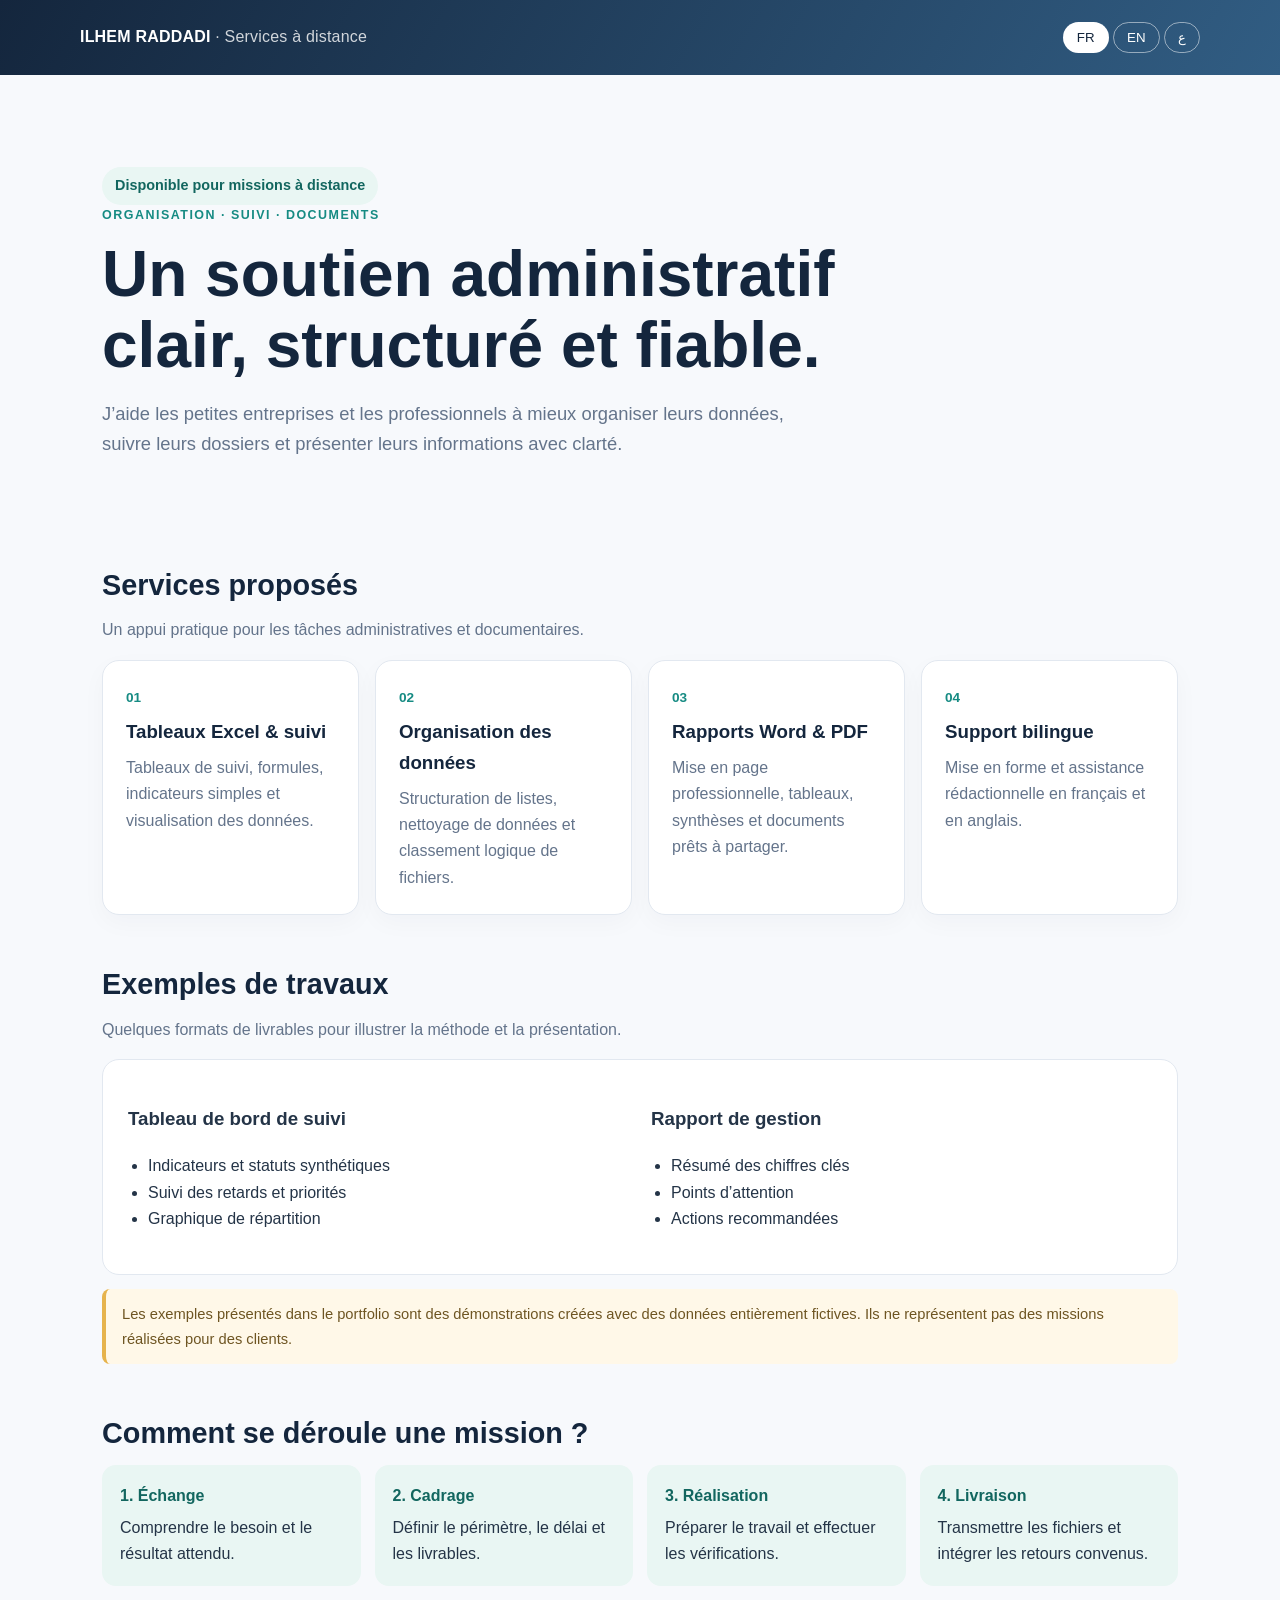
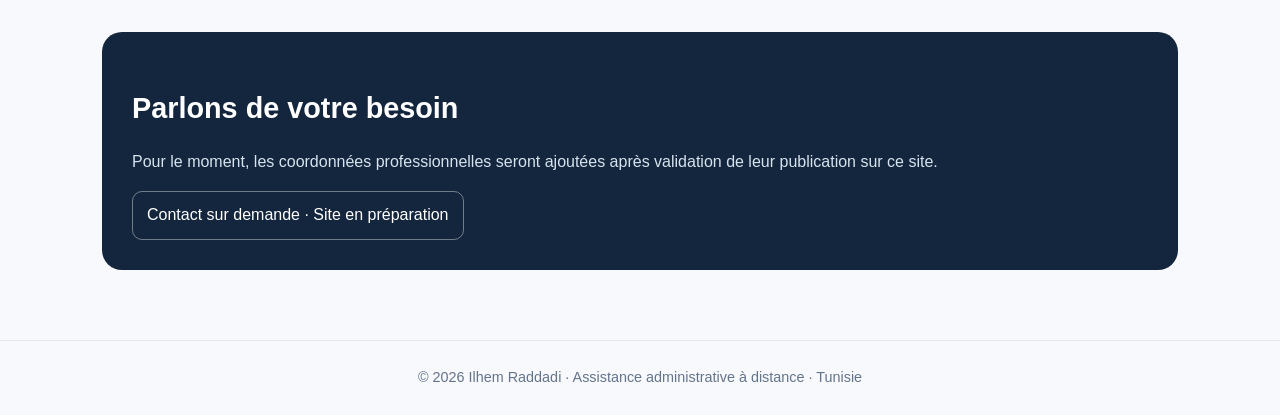
==== freelance/index.html @ 6c31c8af "Add bilingual freelance services website draft" ====
<!doctype html>
<html lang="fr">
<head>
<meta charset="utf-8">
<meta name="viewport" content="width=device-width,initial-scale=1">
<meta name="description" content="Assistance administrative à distance : tableaux Excel, suivi de dossiers, organisation de données et rapports Word/PDF.">
<title>Ilhem Raddadi | Assistance administrative à distance</title>
<style>
:root{--navy:#14263d;--blue:#315d83;--teal:#168b83;--mint:#e9f6f3;--ink:#243447;--muted:#64748b;--paper:#f7f9fc;--line:#e2e8f0}
*{box-sizing:border-box}body{margin:0;font-family:Inter,Arial,sans-serif;color:var(--ink);background:var(--paper);line-height:1.65}
header{background:linear-gradient(120deg,#14263d,#315d83);color:#fff;padding:22px max(6vw,22px)}
nav{max-width:1120px;margin:auto;display:flex;justify-content:space-between;align-items:center;gap:18px}.brand{font-weight:800;letter-spacing:.2px}.lang button{border:1px solid #ffffff80;background:transparent;color:white;border-radius:20px;padding:7px 13px;cursor:pointer}.lang button.active{background:white;color:var(--navy)}
main{max-width:1120px;margin:auto;padding:42px 22px 70px}.hero{padding:50px 0 38px;max-width:800px}.eyebrow{color:var(--teal);font-weight:800;text-transform:uppercase;letter-spacing:1.5px;font-size:.78rem}.hero h1{font-size:clamp(2.2rem,5vw,4rem);line-height:1.1;color:var(--navy);margin:14px 0}.hero p{font-size:1.15rem;color:var(--muted);max-width:700px}.pill{display:inline-block;background:var(--mint);color:#12665f;padding:7px 13px;border-radius:30px;font-size:.9rem;font-weight:700}
section{margin-top:46px}h2{color:var(--navy);font-size:1.8rem;margin-bottom:8px}.intro{color:var(--muted);margin-top:0}.grid{display:grid;grid-template-columns:repeat(auto-fit,minmax(225px,1fr));gap:16px}.card{background:white;border:1px solid var(--line);border-radius:17px;padding:23px;box-shadow:0 8px 24px #14263d08}.card .num{color:var(--teal);font-weight:800;font-size:.85rem}.card h3{color:var(--navy);margin:7px 0}.card p{color:var(--muted);margin:0}.sample{background:white;border:1px solid var(--line);border-radius:17px;padding:25px;display:grid;grid-template-columns:1fr 1fr;gap:22px}.sample ul{padding-left:20px}.note{background:#fff8e8;border-left:4px solid #e6b34c;padding:13px 16px;border-radius:8px;color:#6e5522;font-size:.92rem}
.steps{display:grid;grid-template-columns:repeat(auto-fit,minmax(190px,1fr));gap:14px}.step{padding:18px;background:var(--mint);border-radius:14px}.step strong{display:block;color:#12665f;margin-bottom:5px}
.contact{background:var(--navy);color:white;border-radius:20px;padding:30px}.contact h2{color:white}.contact p{color:#d7e3ee}.contact .pending{display:inline-block;border:1px solid #ffffff65;border-radius:10px;padding:10px 14px}
footer{text-align:center;color:var(--muted);padding:25px;border-top:1px solid var(--line);font-size:.9rem}
[dir=rtl]{text-align:right}[dir=rtl] .note{border-left:0;border-right:4px solid #e6b34c}[dir=rtl] .sample ul{padding-right:20px;padding-left:0}
@media(max-width:650px){.sample{grid-template-columns:1fr}.hero{padding-top:35px}}
</style>
</head>
<body>
<header><nav><div class="brand">ILHEM RADDADI <span style="font-weight:400;opacity:.8">· Services à distance</span></div><div class="lang"><button id="fr" class="active" type="button">FR</button> <button id="en" type="button">EN</button> <button id="ar" type="button">ع</button></div></nav></header>
<main id="page" lang="fr">
<div class="hero"><span class="pill" data-i="tag">Disponible pour missions à distance</span><div class="eyebrow" data-i="eyebrow">Organisation · Suivi · Documents</div><h1 data-i="title">Un soutien administratif clair, structuré et fiable.</h1><p data-i="lead">J’aide les petites entreprises et les professionnels à mieux organiser leurs données, suivre leurs dossiers et présenter leurs informations avec clarté.</p></div>
<section><h2 data-i="servicesTitle">Services proposés</h2><p class="intro" data-i="servicesIntro">Un appui pratique pour les tâches administratives et documentaires.</p><div class="grid">
<article class="card"><span class="num">01</span><h3 data-i="s1">Tableaux Excel & suivi</h3><p data-i="d1">Tableaux de suivi, formules, indicateurs simples et visualisation des données.</p></article>
<article class="card"><span class="num">02</span><h3 data-i="s2">Organisation des données</h3><p data-i="d2">Structuration de listes, nettoyage de données et classement logique de fichiers.</p></article>
<article class="card"><span class="num">03</span><h3 data-i="s3">Rapports Word & PDF</h3><p data-i="d3">Mise en page professionnelle, tableaux, synthèses et documents prêts à partager.</p></article>
<article class="card"><span class="num">04</span><h3 data-i="s4">Support bilingue</h3><p data-i="d4">Mise en forme et assistance rédactionnelle en français et en anglais.</p></article>
</div></section>
<section><h2 data-i="portfolioTitle">Exemples de travaux</h2><p class="intro" data-i="portfolioIntro">Quelques formats de livrables pour illustrer la méthode et la présentation.</p><div class="sample"><div><h3 data-i="sample1">Tableau de bord de suivi</h3><ul><li data-i="sample1a">Indicateurs et statuts synthétiques</li><li data-i="sample1b">Suivi des retards et priorités</li><li data-i="sample1c">Graphique de répartition</li></ul></div><div><h3 data-i="sample2">Rapport de gestion</h3><ul><li data-i="sample2a">Résumé des chiffres clés</li><li data-i="sample2b">Points d’attention</li><li data-i="sample2c">Actions recommandées</li></ul></div></div><p class="note" data-i="fiction">Les exemples présentés dans le portfolio sont des démonstrations créées avec des données entièrement fictives. Ils ne représentent pas des missions réalisées pour des clients.</p></section>
<section><h2 data-i="processTitle">Comment se déroule une mission ?</h2><div class="steps"><div class="step"><strong data-i="p1">1. Échange</strong><span data-i="p1d">Comprendre le besoin et le résultat attendu.</span></div><div class="step"><strong data-i="p2">2. Cadrage</strong><span data-i="p2d">Définir le périmètre, le délai et les livrables.</span></div><div class="step"><strong data-i="p3">3. Réalisation</strong><span data-i="p3d">Préparer le travail et effectuer les vérifications.</span></div><div class="step"><strong data-i="p4">4. Livraison</strong><span data-i="p4d">Transmettre les fichiers et intégrer les retours convenus.</span></div></div></section>
<section class="contact"><h2 data-i="contactTitle">Parlons de votre besoin</h2><p data-i="contactText">Pour le moment, les coordonnées professionnelles seront ajoutées après validation de leur publication sur ce site.</p><span class="pending" data-i="contactPending">Contact sur demande · Site en préparation</span></section>
</main>
<footer>© <span id="year">2026</span> Ilhem Raddadi · <span data-i="footer">Assistance administrative à distance · Tunisie</span></footer>
<script>
const T={
fr:{tag:"Disponible pour missions à distance",eyebrow:"Organisation · Suivi · Documents",title:"Un soutien administratif clair, structuré et fiable.",lead:"J’aide les petites entreprises et les professionnels à mieux organiser leurs données, suivre leurs dossiers et présenter leurs informations avec clarté.",servicesTitle:"Services proposés",servicesIntro:"Un appui pratique pour les tâches administratives et documentaires.",s1:"Tableaux Excel & suivi",d1:"Tableaux de suivi, formules, indicateurs simples et visualisation des données.",s2:"Organisation des données",d2:"Structuration de listes, nettoyage de données et classement logique de fichiers.",s3:"Rapports Word & PDF",d3:"Mise en page professionnelle, tableaux, synthèses et documents prêts à partager.",s4:"Support bilingue",d4:"Mise en forme et assistance rédactionnelle en français et en anglais.",portfolioTitle:"Exemples de travaux",portfolioIntro:"Quelques formats de livrables pour illustrer la méthode et la présentation.",sample1:"Tableau de bord de suivi",sample1a:"Indicateurs et statuts synthétiques",sample1b:"Suivi des retards et priorités",sample1c:"Graphique de répartition",sample2:"Rapport de gestion",sample2a:"Résumé des chiffres clés",sample2b:"Points d’attention",sample2c:"Actions recommandées",fiction:"Les exemples présentés dans le portfolio sont des démonstrations créées avec des données entièrement fictives. Ils ne représentent pas des missions réalisées pour des clients.",processTitle:"Comment se déroule une mission ?",p1:"1. Échange",p1d:"Comprendre le besoin et le résultat attendu.",p2:"2. Cadrage",p2d:"Définir le périmètre, le délai et les livrables.",p3:"3. Réalisation",p3d:"Préparer le travail et effectuer les vérifications.",p4:"4. Livraison",p4d:"Transmettre les fichiers et intégrer les retours convenus.",contactTitle:"Parlons de votre besoin",contactText:"Pour le moment, les coordonnées professionnelles seront ajoutées après validation de leur publication sur ce site.",contactPending:"Contact sur demande · Site en préparation",footer:"Assistance administrative à distance · Tunisie"},
en:{tag:"Available for remote assignments",eyebrow:"Organisation · Tracking · Documents",title:"Clear, structured and reliable administrative support.",lead:"I help small businesses and professionals organise data, track tasks and present information clearly.",servicesTitle:"Services",servicesIntro:"Practical support for administrative and document-related tasks.",s1:"Excel spreadsheets & tracking",d1:"Tracking sheets, formulas, simple indicators and data visualisation.",s2:"Data organisation",d2:"Structured lists, data cleaning and logical file organisation.",s3:"Word & PDF reports",d3:"Professional formatting, tables, summaries and share-ready documents.",s4:"Bilingual support",d4:"Document formatting and writing assistance in French and English.",portfolioTitle:"Work samples",portfolioIntro:"Examples of deliverable formats demonstrating workflow and presentation.",sample1:"Tracking dashboard",sample1a:"Summary indicators and statuses",sample1b:"Overdue items and priorities",sample1c:"Status breakdown chart",sample2:"Management report",sample2a:"Key figures summary",sample2b:"Points requiring attention",sample2c:"Suggested actions",fiction:"Portfolio examples are demonstrations built entirely with fictional data. They are not presented as paid client projects.",processTitle:"How does a project work?",p1:"1. Discussion",p1d:"Understand the need and expected result.",p2:"2. Scope",p2d:"Agree on scope, deadline and deliverables.",p3:"3. Delivery work",p3d:"Prepare the work and run checks.",p4:"4. Handover",p4d:"Deliver files and incorporate agreed feedback.",contactTitle:"Let's discuss your needs",contactText:"Professional contact details will be added after approval to publish them on this website.",contactPending:"Contact on request · Website in preparation",footer:"Remote administrative support · Tunisia"},
ar:{tag:"متاحة لإنجاز مهام عن بُعد",eyebrow:"تنظيم · متابعة · وثائق",title:"مساندة إدارية واضحة ومنظمة وموثوقة.",lead:"أساعد المؤسسات الصغيرة والمهنيين على تنظيم البيانات ومتابعة الملفات وعرض المعلومات بطريقة واضحة.",servicesTitle:"الخدمات",servicesIntro:"مساندة عملية في المهام الإدارية والوثائقية.",s1:"جداول Excel والمتابعة",d1:"جداول متابعة وصيغ حسابية ومؤشرات مبسطة وعرض للبيانات.",s2:"تنظيم البيانات",d2:"ترتيب القوائم وتنظيف البيانات وتصنيف الملفات بطريقة منطقية.",s3:"تقارير Word وPDF",d3:"تنسيق احترافي وجداول وملخصات ووثائق جاهزة للمشاركة.",s4:"مساندة بالفرنسية والإنجليزية",d4:"تنسيق الوثائق والمساعدة في الصياغة باللغتين الفرنسية والإنجليزية.",portfolioTitle:"نماذج من الأعمال",portfolioIntro:"أمثلة على أشكال المخرجات لتوضيح طريقة العمل والتنسيق.",sample1:"لوحة متابعة",sample1a:"مؤشرات وحالات مختصرة",sample1b:"متابعة التأخير والأولويات",sample1c:"رسم بياني لتوزيع الحالات",sample2:"تقرير إداري",sample2a:"ملخص الأرقام الأساسية",sample2b:"نقاط تستوجب الانتباه",sample2c:"إجراءات مقترحة",fiction:"نماذج ملف الأعمال تجريبية وتعتمد بالكامل على بيانات افتراضية، ولا تمثل أعمالاً منجزة لفائدة حرفاء.",processTitle:"كيف تتم المهمة؟",p1:"1. التواصل",p1d:"فهم الحاجة والنتيجة المطلوبة.",p2:"2. تحديد النطاق",p2d:"الاتفاق على نطاق العمل والآجال والمخرجات.",p3:"3. الإنجاز",p3d:"إعداد العمل والتحقق من جودته.",p4:"4. التسليم",p4d:"تسليم الملفات وإدخال التعديلات المتفق عليها.",contactTitle:"لنتحدث عن احتياجاتكم",contactText:"ستُضاف بيانات الاتصال المهنية بعد الموافقة على نشرها في هذا الموقع.",contactPending:"التواصل عند الطلب · الموقع قيد الإعداد",footer:"مساندة إدارية عن بُعد · تونس"}
};
function setLang(lang){document.querySelectorAll("[data-i]").forEach(el=>{const v=T[lang][el.dataset.i];if(v)el.textContent=v});document.documentElement.lang=lang;document.getElementById("page").dir=lang==="ar"?"rtl":"ltr";["fr","en","ar"].forEach(k=>document.getElementById(k).classList.toggle("active",k===lang))}
["fr","en","ar"].forEach(k=>document.getElementById(k).addEventListener("click",()=>setLang(k)));
document.getElementById("year").textContent=new Date().getFullYear();
</script>
</body></html>
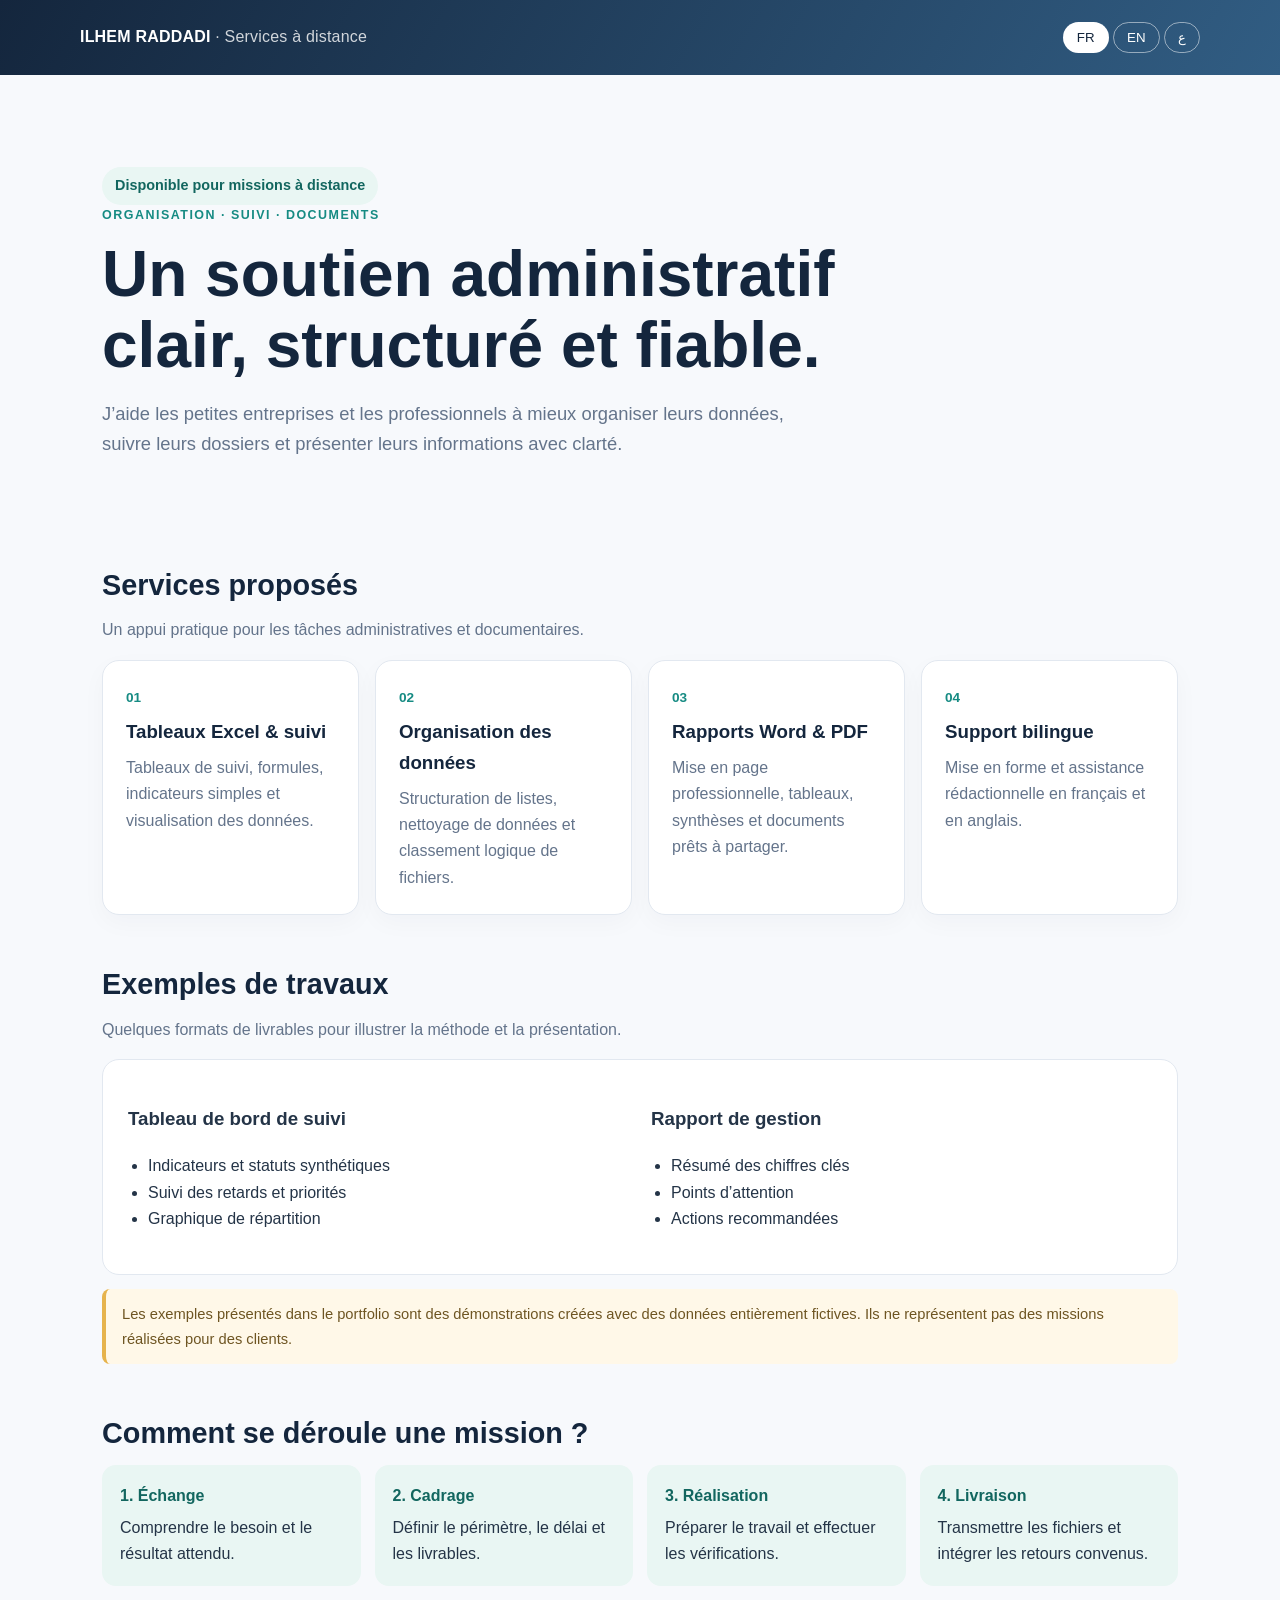
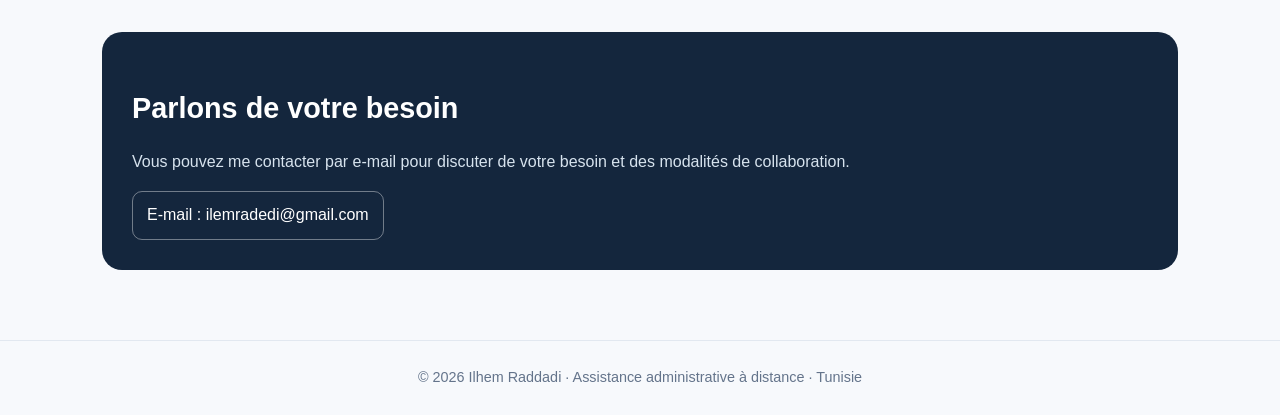
==== commit b8731a68: "Publish approved email contact on freelance page" ====
--- a/freelance/index.html
+++ b/freelance/index.html
@@ -31,14 +31,14 @@
 </div></section>
 <section><h2 data-i="portfolioTitle">Exemples de travaux</h2><p class="intro" data-i="portfolioIntro">Quelques formats de livrables pour illustrer la méthode et la présentation.</p><div class="sample"><div><h3 data-i="sample1">Tableau de bord de suivi</h3><ul><li data-i="sample1a">Indicateurs et statuts synthétiques</li><li data-i="sample1b">Suivi des retards et priorités</li><li data-i="sample1c">Graphique de répartition</li></ul></div><div><h3 data-i="sample2">Rapport de gestion</h3><ul><li data-i="sample2a">Résumé des chiffres clés</li><li data-i="sample2b">Points d’attention</li><li data-i="sample2c">Actions recommandées</li></ul></div></div><p class="note" data-i="fiction">Les exemples présentés dans le portfolio sont des démonstrations créées avec des données entièrement fictives. Ils ne représentent pas des missions réalisées pour des clients.</p></section>
 <section><h2 data-i="processTitle">Comment se déroule une mission ?</h2><div class="steps"><div class="step"><strong data-i="p1">1. Échange</strong><span data-i="p1d">Comprendre le besoin et le résultat attendu.</span></div><div class="step"><strong data-i="p2">2. Cadrage</strong><span data-i="p2d">Définir le périmètre, le délai et les livrables.</span></div><div class="step"><strong data-i="p3">3. Réalisation</strong><span data-i="p3d">Préparer le travail et effectuer les vérifications.</span></div><div class="step"><strong data-i="p4">4. Livraison</strong><span data-i="p4d">Transmettre les fichiers et intégrer les retours convenus.</span></div></div></section>
-<section class="contact"><h2 data-i="contactTitle">Parlons de votre besoin</h2><p data-i="contactText">Pour le moment, les coordonnées professionnelles seront ajoutées après validation de leur publication sur ce site.</p><span class="pending" data-i="contactPending">Contact sur demande · Site en préparation</span></section>
+<section class="contact"><h2 data-i="contactTitle">Parlons de votre besoin</h2><p data-i="contactText">Vous pouvez me contacter par e-mail pour discuter de votre besoin et des modalités de collaboration.</p><span class="pending" data-i="contactPending">E-mail : ilemradedi@gmail.com</span></section>
 </main>
 <footer>© <span id="year">2026</span> Ilhem Raddadi · <span data-i="footer">Assistance administrative à distance · Tunisie</span></footer>
 <script>
 const T={
 fr:{tag:"Disponible pour missions à distance",eyebrow:"Organisation · Suivi · Documents",title:"Un soutien administratif clair, structuré et fiable.",lead:"J’aide les petites entreprises et les professionnels à mieux organiser leurs données, suivre leurs dossiers et présenter leurs informations avec clarté.",servicesTitle:"Services proposés",servicesIntro:"Un appui pratique pour les tâches administratives et documentaires.",s1:"Tableaux Excel & suivi",d1:"Tableaux de suivi, formules, indicateurs simples et visualisation des données.",s2:"Organisation des données",d2:"Structuration de listes, nettoyage de données et classement logique de fichiers.",s3:"Rapports Word & PDF",d3:"Mise en page professionnelle, tableaux, synthèses et documents prêts à partager.",s4:"Support bilingue",d4:"Mise en forme et assistance rédactionnelle en français et en anglais.",portfolioTitle:"Exemples de travaux",portfolioIntro:"Quelques formats de livrables pour illustrer la méthode et la présentation.",sample1:"Tableau de bord de suivi",sample1a:"Indicateurs et statuts synthétiques",sample1b:"Suivi des retards et priorités",sample1c:"Graphique de répartition",sample2:"Rapport de gestion",sample2a:"Résumé des chiffres clés",sample2b:"Points d’attention",sample2c:"Actions recommandées",fiction:"Les exemples présentés dans le portfolio sont des démonstrations créées avec des données entièrement fictives. Ils ne représentent pas des missions réalisées pour des clients.",processTitle:"Comment se déroule une mission ?",p1:"1. Échange",p1d:"Comprendre le besoin et le résultat attendu.",p2:"2. Cadrage",p2d:"Définir le périmètre, le délai et les livrables.",p3:"3. Réalisation",p3d:"Préparer le travail et effectuer les vérifications.",p4:"4. Livraison",p4d:"Transmettre les fichiers et intégrer les retours convenus.",contactTitle:"Parlons de votre besoin",contactText:"Pour le moment, les coordonnées professionnelles seront ajoutées après validation de leur publication sur ce site.",contactPending:"Contact sur demande · Site en préparation",footer:"Assistance administrative à distance · Tunisie"},
-en:{tag:"Available for remote assignments",eyebrow:"Organisation · Tracking · Documents",title:"Clear, structured and reliable administrative support.",lead:"I help small businesses and professionals organise data, track tasks and present information clearly.",servicesTitle:"Services",servicesIntro:"Practical support for administrative and document-related tasks.",s1:"Excel spreadsheets & tracking",d1:"Tracking sheets, formulas, simple indicators and data visualisation.",s2:"Data organisation",d2:"Structured lists, data cleaning and logical file organisation.",s3:"Word & PDF reports",d3:"Professional formatting, tables, summaries and share-ready documents.",s4:"Bilingual support",d4:"Document formatting and writing assistance in French and English.",portfolioTitle:"Work samples",portfolioIntro:"Examples of deliverable formats demonstrating workflow and presentation.",sample1:"Tracking dashboard",sample1a:"Summary indicators and statuses",sample1b:"Overdue items and priorities",sample1c:"Status breakdown chart",sample2:"Management report",sample2a:"Key figures summary",sample2b:"Points requiring attention",sample2c:"Suggested actions",fiction:"Portfolio examples are demonstrations built entirely with fictional data. They are not presented as paid client projects.",processTitle:"How does a project work?",p1:"1. Discussion",p1d:"Understand the need and expected result.",p2:"2. Scope",p2d:"Agree on scope, deadline and deliverables.",p3:"3. Delivery work",p3d:"Prepare the work and run checks.",p4:"4. Handover",p4d:"Deliver files and incorporate agreed feedback.",contactTitle:"Let's discuss your needs",contactText:"Professional contact details will be added after approval to publish them on this website.",contactPending:"Contact on request · Website in preparation",footer:"Remote administrative support · Tunisia"},
-ar:{tag:"متاحة لإنجاز مهام عن بُعد",eyebrow:"تنظيم · متابعة · وثائق",title:"مساندة إدارية واضحة ومنظمة وموثوقة.",lead:"أساعد المؤسسات الصغيرة والمهنيين على تنظيم البيانات ومتابعة الملفات وعرض المعلومات بطريقة واضحة.",servicesTitle:"الخدمات",servicesIntro:"مساندة عملية في المهام الإدارية والوثائقية.",s1:"جداول Excel والمتابعة",d1:"جداول متابعة وصيغ حسابية ومؤشرات مبسطة وعرض للبيانات.",s2:"تنظيم البيانات",d2:"ترتيب القوائم وتنظيف البيانات وتصنيف الملفات بطريقة منطقية.",s3:"تقارير Word وPDF",d3:"تنسيق احترافي وجداول وملخصات ووثائق جاهزة للمشاركة.",s4:"مساندة بالفرنسية والإنجليزية",d4:"تنسيق الوثائق والمساعدة في الصياغة باللغتين الفرنسية والإنجليزية.",portfolioTitle:"نماذج من الأعمال",portfolioIntro:"أمثلة على أشكال المخرجات لتوضيح طريقة العمل والتنسيق.",sample1:"لوحة متابعة",sample1a:"مؤشرات وحالات مختصرة",sample1b:"متابعة التأخير والأولويات",sample1c:"رسم بياني لتوزيع الحالات",sample2:"تقرير إداري",sample2a:"ملخص الأرقام الأساسية",sample2b:"نقاط تستوجب الانتباه",sample2c:"إجراءات مقترحة",fiction:"نماذج ملف الأعمال تجريبية وتعتمد بالكامل على بيانات افتراضية، ولا تمثل أعمالاً منجزة لفائدة حرفاء.",processTitle:"كيف تتم المهمة؟",p1:"1. التواصل",p1d:"فهم الحاجة والنتيجة المطلوبة.",p2:"2. تحديد النطاق",p2d:"الاتفاق على نطاق العمل والآجال والمخرجات.",p3:"3. الإنجاز",p3d:"إعداد العمل والتحقق من جودته.",p4:"4. التسليم",p4d:"تسليم الملفات وإدخال التعديلات المتفق عليها.",contactTitle:"لنتحدث عن احتياجاتكم",contactText:"ستُضاف بيانات الاتصال المهنية بعد الموافقة على نشرها في هذا الموقع.",contactPending:"التواصل عند الطلب · الموقع قيد الإعداد",footer:"مساندة إدارية عن بُعد · تونس"}
+en:{tag:"Available for remote assignments",eyebrow:"Organisation · Tracking · Documents",title:"Clear, structured and reliable administrative support.",lead:"I help small businesses and professionals organise data, track tasks and present information clearly.",servicesTitle:"Services",servicesIntro:"Practical support for administrative and document-related tasks.",s1:"Excel spreadsheets & tracking",d1:"Tracking sheets, formulas, simple indicators and data visualisation.",s2:"Data organisation",d2:"Structured lists, data cleaning and logical file organisation.",s3:"Word & PDF reports",d3:"Professional formatting, tables, summaries and share-ready documents.",s4:"Bilingual support",d4:"Document formatting and writing assistance in French and English.",portfolioTitle:"Work samples",portfolioIntro:"Examples of deliverable formats demonstrating workflow and presentation.",sample1:"Tracking dashboard",sample1a:"Summary indicators and statuses",sample1b:"Overdue items and priorities",sample1c:"Status breakdown chart",sample2:"Management report",sample2a:"Key figures summary",sample2b:"Points requiring attention",sample2c:"Suggested actions",fiction:"Portfolio examples are demonstrations built entirely with fictional data. They are not presented as paid client projects.",processTitle:"How does a project work?",p1:"1. Discussion",p1d:"Understand the need and expected result.",p2:"2. Scope",p2d:"Agree on scope, deadline and deliverables.",p3:"3. Delivery work",p3d:"Prepare the work and run checks.",p4:"4. Handover",p4d:"Deliver files and incorporate agreed feedback.",contactTitle:"Let's discuss your needs",contactText:"You can contact me by email to discuss your needs and possible collaboration.",contactPending:"Email: ilemradedi@gmail.com",footer:"Remote administrative support · Tunisia"},
+ar:{tag:"متاحة لإنجاز مهام عن بُعد",eyebrow:"تنظيم · متابعة · وثائق",title:"مساندة إدارية واضحة ومنظمة وموثوقة.",lead:"أساعد المؤسسات الصغيرة والمهنيين على تنظيم البيانات ومتابعة الملفات وعرض المعلومات بطريقة واضحة.",servicesTitle:"الخدمات",servicesIntro:"مساندة عملية في المهام الإدارية والوثائقية.",s1:"جداول Excel والمتابعة",d1:"جداول متابعة وصيغ حسابية ومؤشرات مبسطة وعرض للبيانات.",s2:"تنظيم البيانات",d2:"ترتيب القوائم وتنظيف البيانات وتصنيف الملفات بطريقة منطقية.",s3:"تقارير Word وPDF",d3:"تنسيق احترافي وجداول وملخصات ووثائق جاهزة للمشاركة.",s4:"مساندة بالفرنسية والإنجليزية",d4:"تنسيق الوثائق والمساعدة في الصياغة باللغتين الفرنسية والإنجليزية.",portfolioTitle:"نماذج من الأعمال",portfolioIntro:"أمثلة على أشكال المخرجات لتوضيح طريقة العمل والتنسيق.",sample1:"لوحة متابعة",sample1a:"مؤشرات وحالات مختصرة",sample1b:"متابعة التأخير والأولويات",sample1c:"رسم بياني لتوزيع الحالات",sample2:"تقرير إداري",sample2a:"ملخص الأرقام الأساسية",sample2b:"نقاط تستوجب الانتباه",sample2c:"إجراءات مقترحة",fiction:"نماذج ملف الأعمال تجريبية وتعتمد بالكامل على بيانات افتراضية، ولا تمثل أعمالاً منجزة لفائدة حرفاء.",processTitle:"كيف تتم المهمة؟",p1:"1. التواصل",p1d:"فهم الحاجة والنتيجة المطلوبة.",p2:"2. تحديد النطاق",p2d:"الاتفاق على نطاق العمل والآجال والمخرجات.",p3:"3. الإنجاز",p3d:"إعداد العمل والتحقق من جودته.",p4:"4. التسليم",p4d:"تسليم الملفات وإدخال التعديلات المتفق عليها.",contactTitle:"لنتحدث عن احتياجاتكم",contactText:"يمكنكم التواصل معي عبر البريد الإلكتروني لمناقشة احتياجاتكم وإمكانية التعاون.",contactPending:"البريد الإلكتروني: ilemradedi@gmail.com",footer:"مساندة إدارية عن بُعد · تونس"}
 };
 function setLang(lang){document.querySelectorAll("[data-i]").forEach(el=>{const v=T[lang][el.dataset.i];if(v)el.textContent=v});document.documentElement.lang=lang;document.getElementById("page").dir=lang==="ar"?"rtl":"ltr";["fr","en","ar"].forEach(k=>document.getElementById(k).classList.toggle("active",k===lang))}
 ["fr","en","ar"].forEach(k=>document.getElementById(k).addEventListener("click",()=>setLang(k)));
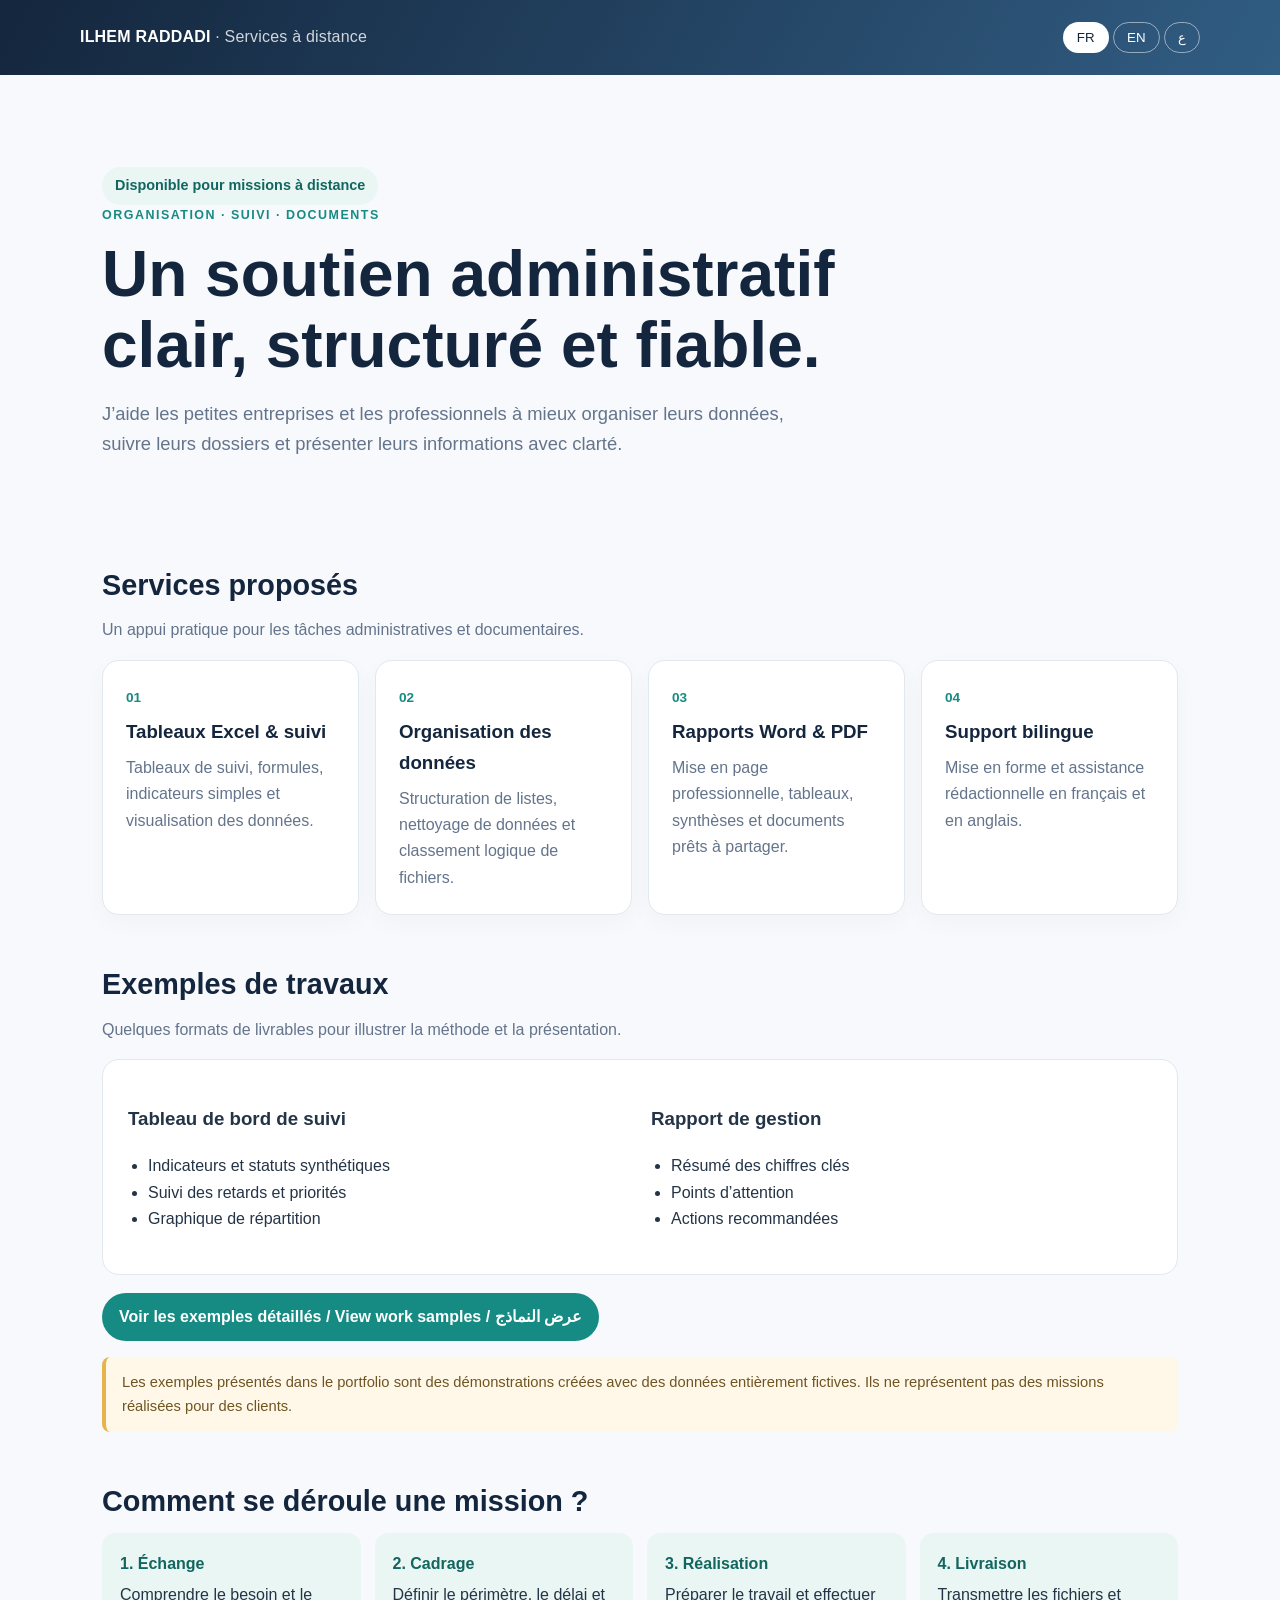
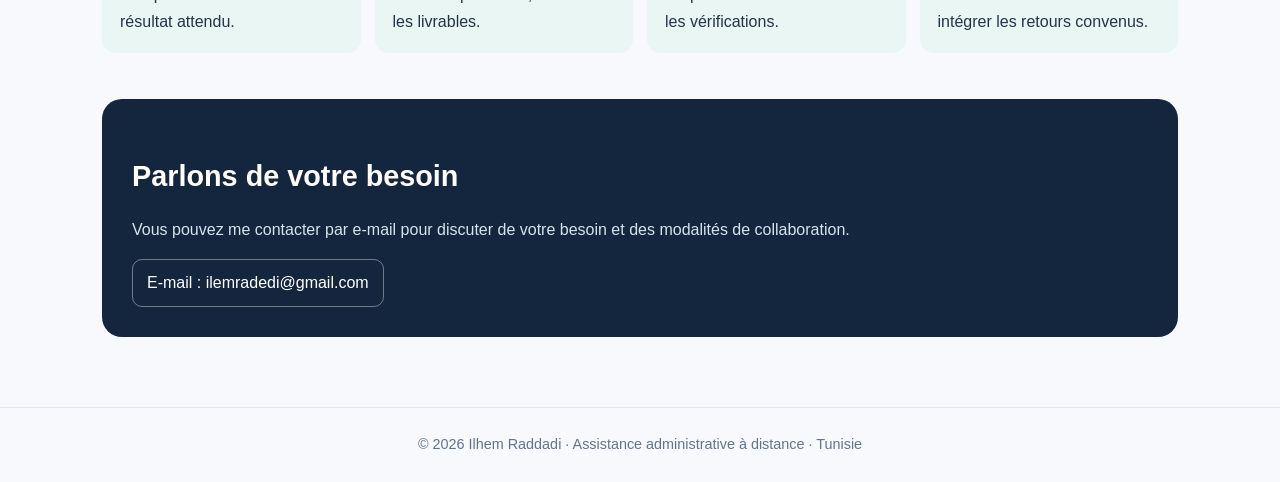
==== commit 261e7930: "Link detailed portfolio samples from freelance homepage" ====
--- a/freelance/index.html
+++ b/freelance/index.html
@@ -29,7 +29,7 @@
 <article class="card"><span class="num">03</span><h3 data-i="s3">Rapports Word & PDF</h3><p data-i="d3">Mise en page professionnelle, tableaux, synthèses et documents prêts à partager.</p></article>
 <article class="card"><span class="num">04</span><h3 data-i="s4">Support bilingue</h3><p data-i="d4">Mise en forme et assistance rédactionnelle en français et en anglais.</p></article>
 </div></section>
-<section><h2 data-i="portfolioTitle">Exemples de travaux</h2><p class="intro" data-i="portfolioIntro">Quelques formats de livrables pour illustrer la méthode et la présentation.</p><div class="sample"><div><h3 data-i="sample1">Tableau de bord de suivi</h3><ul><li data-i="sample1a">Indicateurs et statuts synthétiques</li><li data-i="sample1b">Suivi des retards et priorités</li><li data-i="sample1c">Graphique de répartition</li></ul></div><div><h3 data-i="sample2">Rapport de gestion</h3><ul><li data-i="sample2a">Résumé des chiffres clés</li><li data-i="sample2b">Points d’attention</li><li data-i="sample2c">Actions recommandées</li></ul></div></div><p class="note" data-i="fiction">Les exemples présentés dans le portfolio sont des démonstrations créées avec des données entièrement fictives. Ils ne représentent pas des missions réalisées pour des clients.</p></section>
+<section><h2 data-i="portfolioTitle">Exemples de travaux</h2><p class="intro" data-i="portfolioIntro">Quelques formats de livrables pour illustrer la méthode et la présentation.</p><div class="sample"><div><h3 data-i="sample1">Tableau de bord de suivi</h3><ul><li data-i="sample1a">Indicateurs et statuts synthétiques</li><li data-i="sample1b">Suivi des retards et priorités</li><li data-i="sample1c">Graphique de répartition</li></ul></div><div><h3 data-i="sample2">Rapport de gestion</h3><ul><li data-i="sample2a">Résumé des chiffres clés</li><li data-i="sample2b">Points d’attention</li><li data-i="sample2c">Actions recommandées</li></ul></div></div><p style="margin-top:18px"><a href="./portfolio.html" style="display:inline-block;background:#168b83;color:white;text-decoration:none;padding:11px 17px;border-radius:24px;font-weight:700" data-i="portfolioLink">Voir les exemples détaillés / View work samples / عرض النماذج</a></p><p class="note" data-i="fiction">Les exemples présentés dans le portfolio sont des démonstrations créées avec des données entièrement fictives. Ils ne représentent pas des missions réalisées pour des clients.</p></section>
 <section><h2 data-i="processTitle">Comment se déroule une mission ?</h2><div class="steps"><div class="step"><strong data-i="p1">1. Échange</strong><span data-i="p1d">Comprendre le besoin et le résultat attendu.</span></div><div class="step"><strong data-i="p2">2. Cadrage</strong><span data-i="p2d">Définir le périmètre, le délai et les livrables.</span></div><div class="step"><strong data-i="p3">3. Réalisation</strong><span data-i="p3d">Préparer le travail et effectuer les vérifications.</span></div><div class="step"><strong data-i="p4">4. Livraison</strong><span data-i="p4d">Transmettre les fichiers et intégrer les retours convenus.</span></div></div></section>
 <section class="contact"><h2 data-i="contactTitle">Parlons de votre besoin</h2><p data-i="contactText">Vous pouvez me contacter par e-mail pour discuter de votre besoin et des modalités de collaboration.</p><span class="pending" data-i="contactPending">E-mail : ilemradedi@gmail.com</span></section>
 </main>
